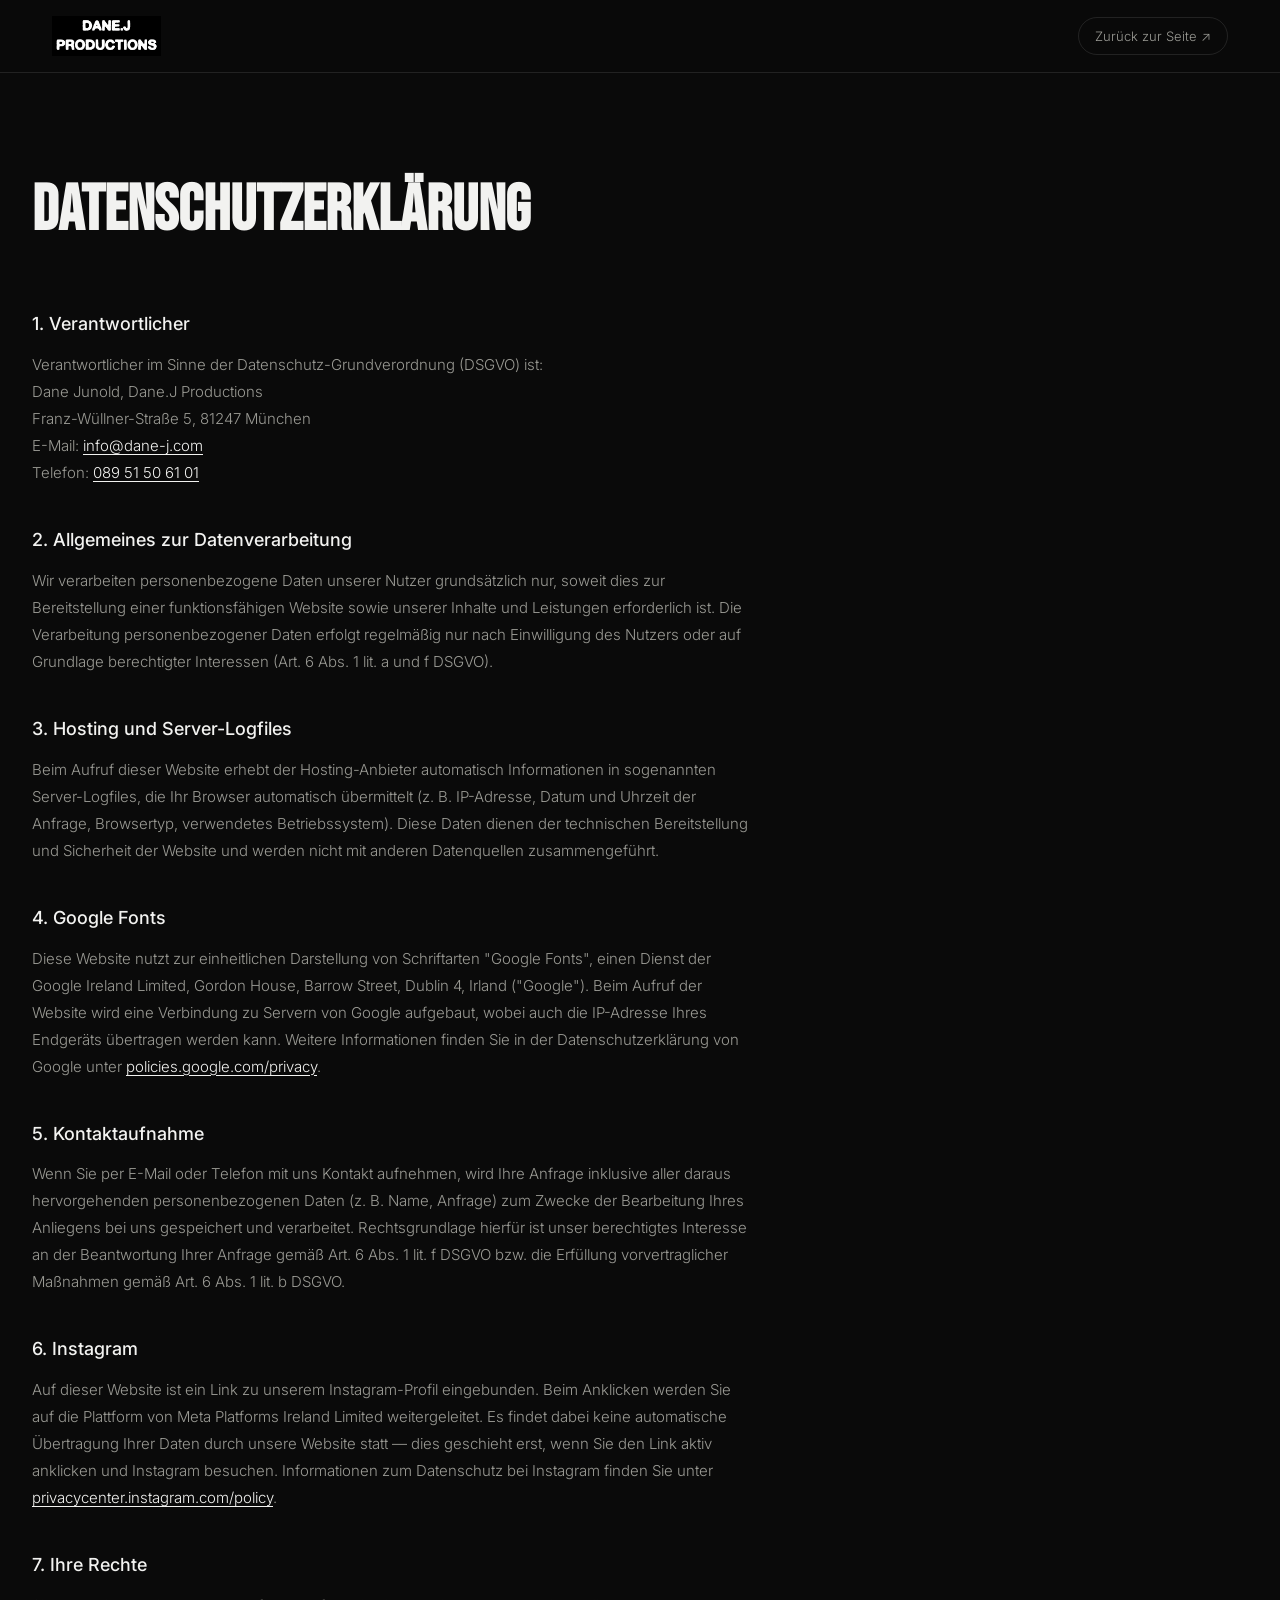
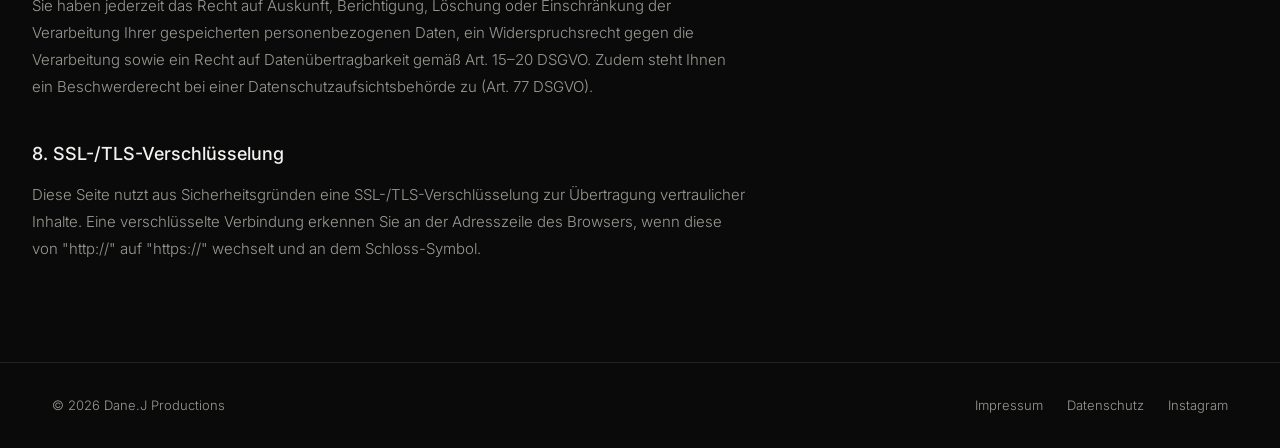
==== datenschutz.html @ edb2c1a0 "Initial commit: Dane.J Productions portfolio website" ====
<!DOCTYPE html>
<html lang="de">
<head>
<meta charset="UTF-8">
<meta name="viewport" content="width=device-width, initial-scale=1.0">
<title>Datenschutz — Dane.J Productions</title>
<link href="https://fonts.googleapis.com/css2?family=Bebas+Neue&family=Inter:wght@300;400;500;600&display=swap" rel="stylesheet">
<link rel="stylesheet" href="css/style.css">
<link rel="stylesheet" href="css/legal.css">
</head>
<body>

<header class="site-header scrolled">
  <div class="header-inner">
    <a href="index.html" class="logo"><img src="images/logo.png" alt="Dane.J Productions"></a>
    <a href="index.html" class="header-social">Zurück zur Seite ↗</a>
  </div>
</header>

<main class="legal">
  <div class="container">
    <h1>Datenschutzerklärung</h1>

    <h2>1. Verantwortlicher</h2>
    <p>
      Verantwortlicher im Sinne der Datenschutz-Grundverordnung (DSGVO) ist:<br>
      Dane Junold, Dane.J Productions<br>
      Franz-Wüllner-Straße 5, 81247 München<br>
      E-Mail: <a href="mailto:info@dane-j.com">info@dane-j.com</a><br>
      Telefon: <a href="tel:+498951506101">089 51 50 61 01</a>
    </p>

    <h2>2. Allgemeines zur Datenverarbeitung</h2>
    <p>
      Wir verarbeiten personenbezogene Daten unserer Nutzer grundsätzlich nur,
      soweit dies zur Bereitstellung einer funktionsfähigen Website sowie
      unserer Inhalte und Leistungen erforderlich ist. Die Verarbeitung
      personenbezogener Daten erfolgt regelmäßig nur nach Einwilligung des
      Nutzers oder auf Grundlage berechtigter Interessen (Art. 6 Abs. 1 lit. a
      und f DSGVO).
    </p>

    <h2>3. Hosting und Server-Logfiles</h2>
    <p>
      Beim Aufruf dieser Website erhebt der Hosting-Anbieter automatisch
      Informationen in sogenannten Server-Logfiles, die Ihr Browser
      automatisch übermittelt (z. B. IP-Adresse, Datum und Uhrzeit der
      Anfrage, Browsertyp, verwendetes Betriebssystem). Diese Daten dienen der
      technischen Bereitstellung und Sicherheit der Website und werden nicht
      mit anderen Datenquellen zusammengeführt.
    </p>

    <h2>4. Google Fonts</h2>
    <p>
      Diese Website nutzt zur einheitlichen Darstellung von Schriftarten
      "Google Fonts", einen Dienst der Google Ireland Limited, Gordon House,
      Barrow Street, Dublin 4, Irland ("Google"). Beim Aufruf der Website wird
      eine Verbindung zu Servern von Google aufgebaut, wobei auch die
      IP-Adresse Ihres Endgeräts übertragen werden kann. Weitere Informationen
      finden Sie in der Datenschutzerklärung von Google unter
      <a href="https://policies.google.com/privacy" target="_blank" rel="noopener">policies.google.com/privacy</a>.
    </p>

    <h2>5. Kontaktaufnahme</h2>
    <p>
      Wenn Sie per E-Mail oder Telefon mit uns Kontakt aufnehmen, wird Ihre
      Anfrage inklusive aller daraus hervorgehenden personenbezogenen Daten
      (z. B. Name, Anfrage) zum Zwecke der Bearbeitung Ihres Anliegens bei uns
      gespeichert und verarbeitet. Rechtsgrundlage hierfür ist unser
      berechtigtes Interesse an der Beantwortung Ihrer Anfrage gemäß Art. 6
      Abs. 1 lit. f DSGVO bzw. die Erfüllung vorvertraglicher Maßnahmen gemäß
      Art. 6 Abs. 1 lit. b DSGVO.
    </p>

    <h2>6. Instagram</h2>
    <p>
      Auf dieser Website ist ein Link zu unserem Instagram-Profil eingebunden.
      Beim Anklicken werden Sie auf die Plattform von Meta Platforms Ireland
      Limited weitergeleitet. Es findet dabei keine automatische Übertragung
      Ihrer Daten durch unsere Website statt — dies geschieht erst, wenn Sie
      den Link aktiv anklicken und Instagram besuchen. Informationen zum
      Datenschutz bei Instagram finden Sie unter
      <a href="https://privacycenter.instagram.com/policy" target="_blank" rel="noopener">privacycenter.instagram.com/policy</a>.
    </p>

    <h2>7. Ihre Rechte</h2>
    <p>
      Sie haben jederzeit das Recht auf Auskunft, Berichtigung, Löschung oder
      Einschränkung der Verarbeitung Ihrer gespeicherten personenbezogenen
      Daten, ein Widerspruchsrecht gegen die Verarbeitung sowie ein Recht auf
      Datenübertragbarkeit gemäß Art. 15–20 DSGVO. Zudem steht Ihnen ein
      Beschwerderecht bei einer Datenschutzaufsichtsbehörde zu (Art. 77 DSGVO).
    </p>

    <h2>8. SSL-/TLS-Verschlüsselung</h2>
    <p>
      Diese Seite nutzt aus Sicherheitsgründen eine SSL-/TLS-Verschlüsselung
      zur Übertragung vertraulicher Inhalte. Eine verschlüsselte Verbindung
      erkennen Sie an der Adresszeile des Browsers, wenn diese von "http://"
      auf "https://" wechselt und an dem Schloss-Symbol.
    </p>
  </div>
</main>

<footer class="site-footer">
  <div class="container footer-inner">
    <p>© <span id="year"></span> Dane.J Productions</p>
    <nav class="footer-nav">
      <a href="impressum.html">Impressum</a>
      <a href="datenschutz.html">Datenschutz</a>
      <a href="https://instagram.com/dane.jproductions" target="_blank" rel="noopener">Instagram</a>
    </nav>
  </div>
</footer>

<script>document.getElementById('year').textContent = new Date().getFullYear();</script>
</body>
</html>
---- css/style.css ----
/* ---------- Reset & Base ---------- */
* { margin: 0; padding: 0; box-sizing: border-box; }

:root {
  --bg: #0a0a0a;
  --bg-soft: #111111;
  --fg: #f2f2f0;
  --fg-muted: #9a9a94;
  --accent: #ff3b30;
  --border: rgba(255,255,255,0.1);
  --font-display: 'Bebas Neue', sans-serif;
  --font-body: 'Inter', sans-serif;
  --ease: cubic-bezier(0.16, 1, 0.3, 1);
}

html {
  scroll-behavior: smooth;
  overflow-x: hidden;
}

body {
  background: var(--bg);
  color: var(--fg);
  font-family: var(--font-body);
  font-weight: 300;
  line-height: 1.6;
  cursor: default;
}

img { display: block; max-width: 100%; }
a { color: inherit; text-decoration: none; }

.container {
  max-width: 1240px;
  margin: 0 auto;
  padding: 0 32px;
}

/* ---------- Reveal animation ---------- */
.reveal {
  opacity: 0;
  transform: translateY(28px);
  transition: opacity 0.9s var(--ease), transform 0.9s var(--ease);
}
.reveal.is-visible {
  opacity: 1;
  transform: translateY(0);
}

/* ---------- Header ---------- */
.site-header {
  position: fixed;
  top: 0; left: 0; right: 0;
  z-index: 100;
  padding: 24px 0;
  transition: background 0.4s var(--ease), padding 0.4s var(--ease), border-color 0.4s var(--ease);
  border-bottom: 1px solid transparent;
}
.site-header.scrolled {
  background: rgba(10,10,10,0.85);
  backdrop-filter: blur(10px);
  padding: 16px 0;
  border-bottom: 1px solid var(--border);
}
.header-inner {
  max-width: 1240px;
  margin: 0 auto;
  padding: 0 32px;
  display: flex;
  align-items: center;
  justify-content: space-between;
}
.logo { display: flex; align-items: center; }
.logo img {
  height: 40px;
  width: auto;
  display: block;
}

.main-nav { display: flex; gap: 36px; }
.nav-link {
  font-size: 14px;
  letter-spacing: 0.03em;
  color: var(--fg-muted);
  position: relative;
  transition: color 0.3s var(--ease);
}
.nav-link::after {
  content: '';
  position: absolute;
  left: 0; bottom: -4px;
  width: 0; height: 1px;
  background: var(--fg);
  transition: width 0.3s var(--ease);
}
.nav-link:hover { color: var(--fg); }
.nav-link:hover::after { width: 100%; }

.header-social {
  font-size: 13px;
  color: var(--fg-muted);
  border: 1px solid var(--border);
  padding: 8px 16px;
  border-radius: 999px;
  transition: all 0.3s var(--ease);
}
.header-social:hover {
  color: var(--bg);
  background: var(--fg);
  border-color: var(--fg);
}

.nav-toggle {
  display: none;
  flex-direction: column;
  align-items: center;
  justify-content: center;
  gap: 5px;
  min-width: 44px;
  min-height: 44px;
  background: none;
  border: none;
  cursor: pointer;
  padding: 8px;
}
.nav-toggle span {
  width: 22px; height: 1.5px;
  background: var(--fg);
  transition: transform 0.3s var(--ease), opacity 0.3s var(--ease);
}

.nav-link--mobile-only { display: none; }

/* ---------- Hero ---------- */
.hero {
  position: relative;
  height: 100vh;
  min-height: 640px;
  display: flex;
  align-items: flex-end;
  overflow: hidden;
}
.hero-media {
  position: absolute;
  inset: 0;
}
.hero-media img {
  width: 100%; height: 100%;
  object-fit: cover;
  transform: scale(1.08);
  animation: heroZoom 18s var(--ease) forwards;
}
@keyframes heroZoom {
  to { transform: scale(1); }
}
.hero-overlay {
  position: absolute;
  inset: 0;
  background: linear-gradient(180deg, rgba(10,10,10,0.35) 0%, rgba(10,10,10,0.35) 40%, rgba(10,10,10,0.95) 100%);
}
.hero-curtain {
  position: absolute;
  inset: 0;
  z-index: 3;
  background: var(--bg);
  pointer-events: none;
  animation: curtainOut 1.1s var(--ease) 0.2s forwards;
}
@keyframes curtainOut {
  to { opacity: 0; visibility: hidden; }
}
.hero-content {
  position: relative;
  z-index: 2;
  padding: 0 32px 96px;
  max-width: 1240px;
  margin: 0 auto;
  width: 100%;
}
.hero-eyebrow {
  font-size: 13px;
  letter-spacing: 0.2em;
  text-transform: uppercase;
  color: var(--accent);
  margin-bottom: 20px;
  opacity: 0;
  transform: translateY(16px);
  animation: heroFadeUp 0.8s var(--ease) 0.55s forwards;
}
@keyframes heroFadeUp {
  to { opacity: 1; transform: translateY(0); }
}
.hero-title {
  font-family: var(--font-display);
  font-size: clamp(56px, 12vw, 160px);
  line-height: 0.92;
  letter-spacing: 1px;
}
.hero-title .line-mask {
  display: block;
  overflow: hidden;
}
.hero-title .line-inner {
  display: block;
  transform: translateY(115%);
  animation: lineUp 0.85s cubic-bezier(0.16, 1, 0.3, 1) forwards;
}
.hero-title .line-mask:nth-child(1) .line-inner { animation-delay: 0.6s; }
.hero-title .line-mask:nth-child(2) .line-inner { animation-delay: 0.75s; }
.hero-title .line-mask:nth-child(3) .line-inner { animation-delay: 0.9s; }
@keyframes lineUp {
  to { transform: translateY(0); }
}
.hero-sub {
  margin-top: 24px;
  max-width: 460px;
  font-size: 16px;
  color: var(--fg-muted);
  opacity: 0;
  transform: translateY(16px);
  animation: heroFadeUp 0.8s var(--ease) 1.15s forwards;
}

.scroll-cue {
  position: absolute;
  right: 32px;
  bottom: 40px;
  z-index: 2;
  display: flex;
  align-items: center;
  gap: 12px;
  color: var(--fg-muted);
  font-size: 12px;
  letter-spacing: 0.15em;
  text-transform: uppercase;
  writing-mode: vertical-rl;
  opacity: 0;
  animation: heroFadeUp 0.8s var(--ease) 1.6s forwards;
}
.scroll-cue i {
  width: 1px;
  height: 48px;
  background: var(--fg-muted);
  position: relative;
  overflow: hidden;
}
.scroll-cue i::after {
  content: '';
  position: absolute;
  top: -100%; left: 0;
  width: 100%; height: 100%;
  background: var(--fg);
  animation: scrollLine 2s ease-in-out infinite;
}
@keyframes scrollLine {
  0% { top: -100%; }
  60% { top: 100%; }
  100% { top: 100%; }
}

/* ---------- Intro ---------- */
.intro {
  padding: 140px 0;
  border-bottom: 1px solid var(--border);
}
.intro-text {
  font-size: clamp(22px, 3.2vw, 34px);
  font-weight: 300;
  line-height: 1.5;
  max-width: 920px;
  color: var(--fg-muted);
}
.intro-text strong { color: var(--fg); font-weight: 500; }

/* ---------- Section head ---------- */
.section-head {
  display: flex;
  align-items: baseline;
  gap: 20px;
  margin-bottom: 56px;
}
.section-num {
  font-family: var(--font-display);
  font-size: 18px;
  color: var(--accent);
  letter-spacing: 0.1em;
}
.section-head h2, .about-content h2, .contact h2 {
  font-family: var(--font-display);
  font-size: clamp(40px, 6vw, 72px);
  letter-spacing: 0.5px;
}

/* ---------- Work / Gallery ---------- */
.work { padding: 140px 0; }

.filters {
  display: flex;
  gap: 12px;
  margin-bottom: 48px;
  flex-wrap: wrap;
}
.filter-btn {
  background: none;
  border: 1px solid var(--border);
  color: var(--fg-muted);
  font-family: var(--font-body);
  font-size: 13px;
  letter-spacing: 0.03em;
  padding: 10px 22px;
  border-radius: 999px;
  cursor: pointer;
  transition: all 0.3s var(--ease);
}
.filter-btn:hover { color: var(--fg); border-color: var(--fg); }
.filter-btn.active {
  background: var(--accent);
  border-color: var(--accent);
  color: #0a0a0a;
  font-weight: 500;
}

.gallery {
  display: grid;
  grid-template-columns: repeat(3, 1fr);
  gap: 8px;
}
.gallery-item {
  position: relative;
  overflow: hidden;
  aspect-ratio: 4/5;
  cursor: pointer;
  background: var(--bg-soft);
  transition: opacity 0.4s var(--ease), transform 0.4s var(--ease);
}
.gallery-item.is-hidden {
  display: none;
}
.gallery-item img {
  width: 100%; height: 100%;
  object-fit: cover;
  transition: transform 0.7s var(--ease);
}
.gallery-item:hover img {
  transform: scale(1.06);
}
.gallery-item figcaption {
  position: absolute;
  left: 0; right: 0; bottom: 0;
  padding: 20px;
  background: linear-gradient(0deg, rgba(0,0,0,0.7), transparent);
  opacity: 0;
  transform: translateY(10px);
  transition: opacity 0.4s var(--ease), transform 0.4s var(--ease);
}
.gallery-item:hover figcaption {
  opacity: 1;
  transform: translateY(0);
}
.gallery-item figcaption span {
  font-size: 12px;
  letter-spacing: 0.15em;
  text-transform: uppercase;
  color: var(--fg);
}

/* ---------- About ---------- */
.about { padding: 140px 0; }
.about-grid {
  display: grid;
  grid-template-columns: 0.9fr 1.1fr;
  gap: 80px;
  align-items: center;
}
.about-media {
  aspect-ratio: 4/5;
  overflow: hidden;
}
.about-media img {
  width: 100%; height: 100%;
  object-fit: cover;
}
.about-content p {
  color: var(--fg-muted);
  font-size: 17px;
  max-width: 480px;
  margin-top: 22px;
}
.about-content .section-num { display: block; margin-bottom: 12px; }
.about-content h2 { margin-bottom: 8px; }

.btn {
  display: inline-block;
  margin-top: 40px;
  padding: 16px 34px;
  border: 1px solid var(--fg);
  border-radius: 999px;
  font-size: 14px;
  letter-spacing: 0.05em;
  transition: all 0.35s var(--ease);
}
.btn:hover {
  background: var(--accent);
  border-color: var(--accent);
  color: #0a0a0a;
}

/* ---------- Contact ---------- */
.contact {
  padding: 160px 0 140px;
  text-align: left;
  border-top: 1px solid var(--border);
}
.contact .section-num { display: block; margin-bottom: 20px; }
.contact h2 { margin-bottom: 48px; }
.contact-email {
  display: inline-block;
  font-family: var(--font-display);
  font-size: clamp(32px, 6vw, 56px);
  border-bottom: 2px solid var(--accent);
  padding-bottom: 6px;
  transition: color 0.3s var(--ease), border-color 0.3s var(--ease);
}
.contact-email:hover { color: var(--accent); }
.contact-details {
  display: flex;
  gap: 32px;
  flex-wrap: wrap;
  margin-top: 40px;
  color: var(--fg-muted);
  font-size: 14px;
}
.contact-details a { transition: color 0.3s var(--ease); }
.contact-details a:hover { color: var(--fg); }

/* ---------- Footer ---------- */
.site-footer {
  padding: 32px 0;
  border-top: 1px solid var(--border);
}
.footer-inner {
  display: flex;
  justify-content: space-between;
  align-items: center;
  flex-wrap: wrap;
  gap: 16px;
  font-size: 13px;
  color: var(--fg-muted);
}
.footer-nav { display: flex; gap: 24px; }
.footer-nav a { transition: color 0.3s var(--ease); }
.footer-nav a:hover { color: var(--fg); }

/* ---------- Lightbox ---------- */
.lightbox {
  position: fixed;
  inset: 0;
  background: rgba(6,6,6,0.96);
  display: flex;
  align-items: center;
  justify-content: center;
  z-index: 200;
  opacity: 0;
  visibility: hidden;
  transition: opacity 0.35s var(--ease);
  padding: 40px;
}
.lightbox.is-open { opacity: 1; visibility: visible; }
.lightbox img {
  max-width: 90vw;
  max-height: 88vh;
  object-fit: contain;
  box-shadow: 0 30px 80px rgba(0,0,0,0.6);
}
.lightbox-close {
  position: absolute;
  top: 16px; right: 20px;
  min-width: 44px;
  min-height: 44px;
  background: none;
  border: none;
  color: var(--fg);
  font-size: 36px;
  line-height: 1;
  cursor: pointer;
  font-weight: 300;
}

/* ---------- Cursor dot (desktop only) ---------- */
.cursor-dot {
  position: fixed;
  top: 0; left: 0;
  width: 8px; height: 8px;
  border-radius: 50%;
  background: var(--accent);
  pointer-events: none;
  z-index: 300;
  transform: translate(-50%, -50%);
  transition: transform 0.15s ease, opacity 0.3s ease;
  opacity: 0;
  display: none;
}
@media (hover: hover) and (pointer: fine) {
  .cursor-dot { display: block; }
}

/* ---------- Responsive ---------- */
@media (max-width: 900px) {
  .about-grid { grid-template-columns: 1fr; gap: 40px; }
  .gallery { grid-template-columns: repeat(2, 1fr); }
}

@media (max-width: 720px) {
  .main-nav, .header-social { display: none; }
  .nav-toggle { display: flex; }

  .main-nav.is-open {
    display: flex;
    flex-direction: column;
    position: fixed;
    top: 0; right: 0;
    height: 100vh;
    width: 78vw;
    max-width: 320px;
    background: var(--bg-soft);
    padding: 120px 40px;
    gap: 28px;
    border-left: 1px solid var(--border);
  }
  .main-nav.is-open .nav-link { font-size: 20px; }
  .main-nav.is-open .nav-link--mobile-only {
    display: block;
    margin-top: 12px;
    padding-top: 20px;
    border-top: 1px solid var(--border);
    font-size: 15px;
    color: var(--fg-muted);
  }

  .hero-content { padding-bottom: 64px; }
  .scroll-cue { display: none; }
  .intro, .work, .about, .contact { padding: 90px 0; }
  .gallery { grid-template-columns: repeat(2, 1fr); gap: 6px; }
  .contact-details { flex-direction: column; gap: 16px; }
}

@media (max-width: 480px) {
  .gallery { grid-template-columns: 1fr; }
  .container { padding: 0 22px; }
  .header-inner { padding: 0 22px; }
  .hero-content { padding-left: 22px; padding-right: 22px; }
  .hero-title { font-size: clamp(42px, 13vw, 160px); }
}
---- css/legal.css ----
.legal {
  padding: 160px 0 100px;
  max-width: 780px;
}
.legal .container { max-width: 780px; }
.legal h1 {
  font-family: var(--font-display);
  font-size: clamp(40px, 6vw, 64px);
  margin-bottom: 48px;
}
.legal h2 {
  font-family: var(--font-body);
  font-weight: 500;
  font-size: 18px;
  margin-top: 40px;
  margin-bottom: 12px;
  color: var(--fg);
}
.legal p {
  color: var(--fg-muted);
  font-size: 15px;
  line-height: 1.8;
}
.legal a { color: var(--fg); text-decoration: underline; text-underline-offset: 3px; }
.legal a:hover { color: var(--accent); }
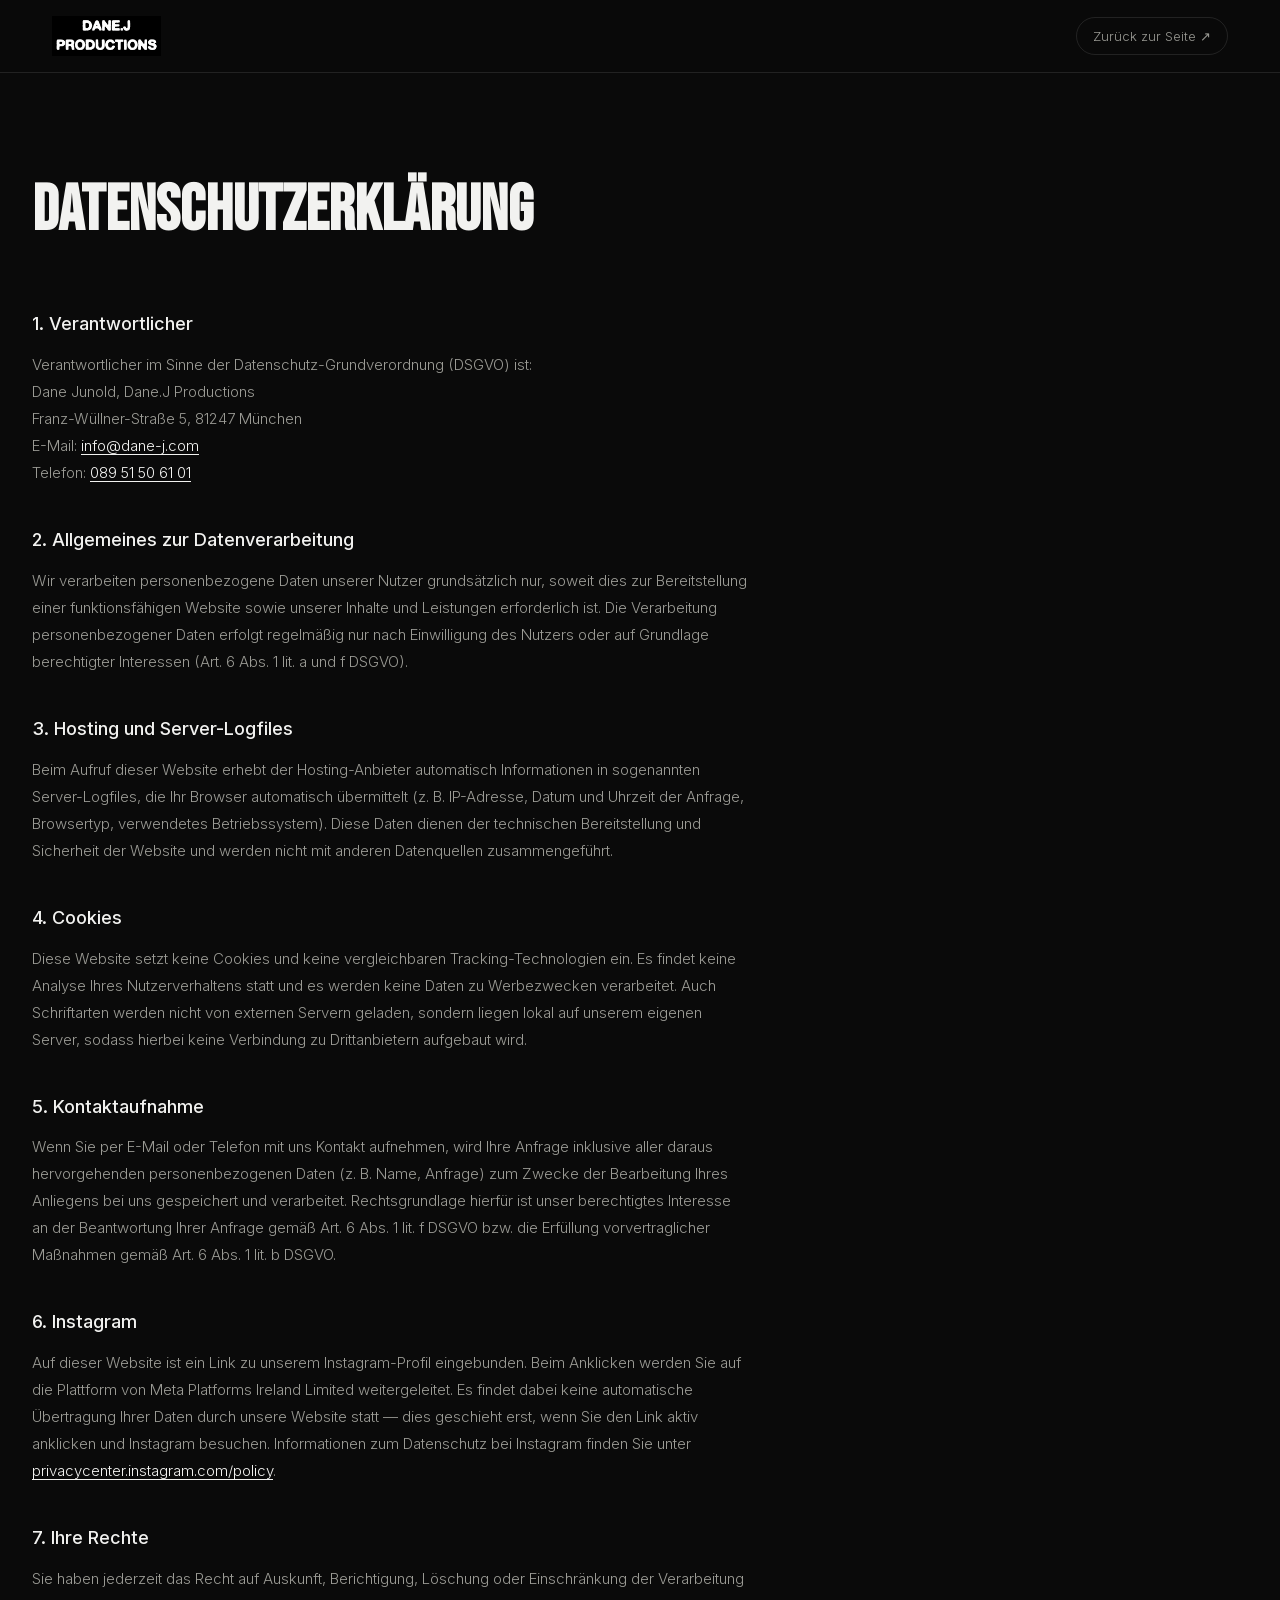
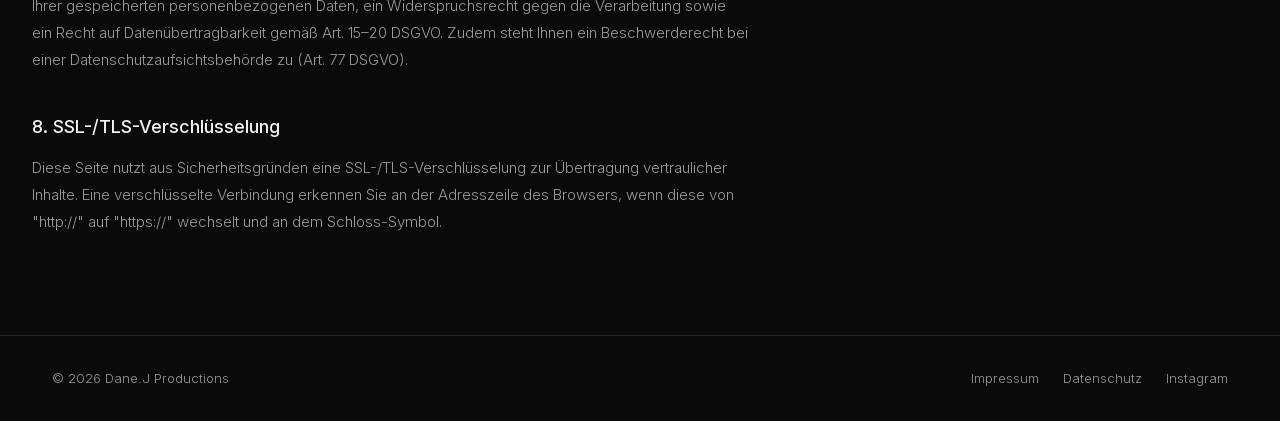
==== commit cf61a7c9: "Self-host fonts (remove Google Fonts dependency), add hero intro animation, logo, real photos, and c" ====
--- a/datenschutz.html
+++ b/datenschutz.html
@@ -4,7 +4,6 @@
 <meta charset="UTF-8">
 <meta name="viewport" content="width=device-width, initial-scale=1.0">
 <title>Datenschutz — Dane.J Productions</title>
-<link href="https://fonts.googleapis.com/css2?family=Bebas+Neue&family=Inter:wght@300;400;500;600&display=swap" rel="stylesheet">
 <link rel="stylesheet" href="css/style.css">
 <link rel="stylesheet" href="css/legal.css">
 </head>
@@ -50,15 +49,14 @@
       mit anderen Datenquellen zusammengeführt.
     </p>
 
-    <h2>4. Google Fonts</h2>
+    <h2>4. Cookies</h2>
     <p>
-      Diese Website nutzt zur einheitlichen Darstellung von Schriftarten
-      "Google Fonts", einen Dienst der Google Ireland Limited, Gordon House,
-      Barrow Street, Dublin 4, Irland ("Google"). Beim Aufruf der Website wird
-      eine Verbindung zu Servern von Google aufgebaut, wobei auch die
-      IP-Adresse Ihres Endgeräts übertragen werden kann. Weitere Informationen
-      finden Sie in der Datenschutzerklärung von Google unter
-      <a href="https://policies.google.com/privacy" target="_blank" rel="noopener">policies.google.com/privacy</a>.
+      Diese Website setzt keine Cookies und keine vergleichbaren
+      Tracking-Technologien ein. Es findet keine Analyse Ihres Nutzerverhaltens
+      statt und es werden keine Daten zu Werbezwecken verarbeitet. Auch
+      Schriftarten werden nicht von externen Servern geladen, sondern liegen
+      lokal auf unserem eigenen Server, sodass hierbei keine Verbindung zu
+      Drittanbietern aufgebaut wird.
     </p>
 
     <h2>5. Kontaktaufnahme</h2>
--- a/css/style.css
+++ b/css/style.css
@@ -1,3 +1,40 @@
+/* ---------- Fonts (self-hosted, no external requests) ---------- */
+@font-face {
+  font-family: 'Bebas Neue';
+  font-style: normal;
+  font-weight: 400;
+  font-display: swap;
+  src: url('../fonts/bebas-neue-400.woff2') format('woff2');
+}
+@font-face {
+  font-family: 'Inter';
+  font-style: normal;
+  font-weight: 300;
+  font-display: swap;
+  src: url('../fonts/inter-var.woff2') format('woff2');
+}
+@font-face {
+  font-family: 'Inter';
+  font-style: normal;
+  font-weight: 400;
+  font-display: swap;
+  src: url('../fonts/inter-var.woff2') format('woff2');
+}
+@font-face {
+  font-family: 'Inter';
+  font-style: normal;
+  font-weight: 500;
+  font-display: swap;
+  src: url('../fonts/inter-var.woff2') format('woff2');
+}
+@font-face {
+  font-family: 'Inter';
+  font-style: normal;
+  font-weight: 600;
+  font-display: swap;
+  src: url('../fonts/inter-var.woff2') format('woff2');
+}
+
 /* ---------- Reset & Base ---------- */
 * { margin: 0; padding: 0; box-sizing: border-box; }
 
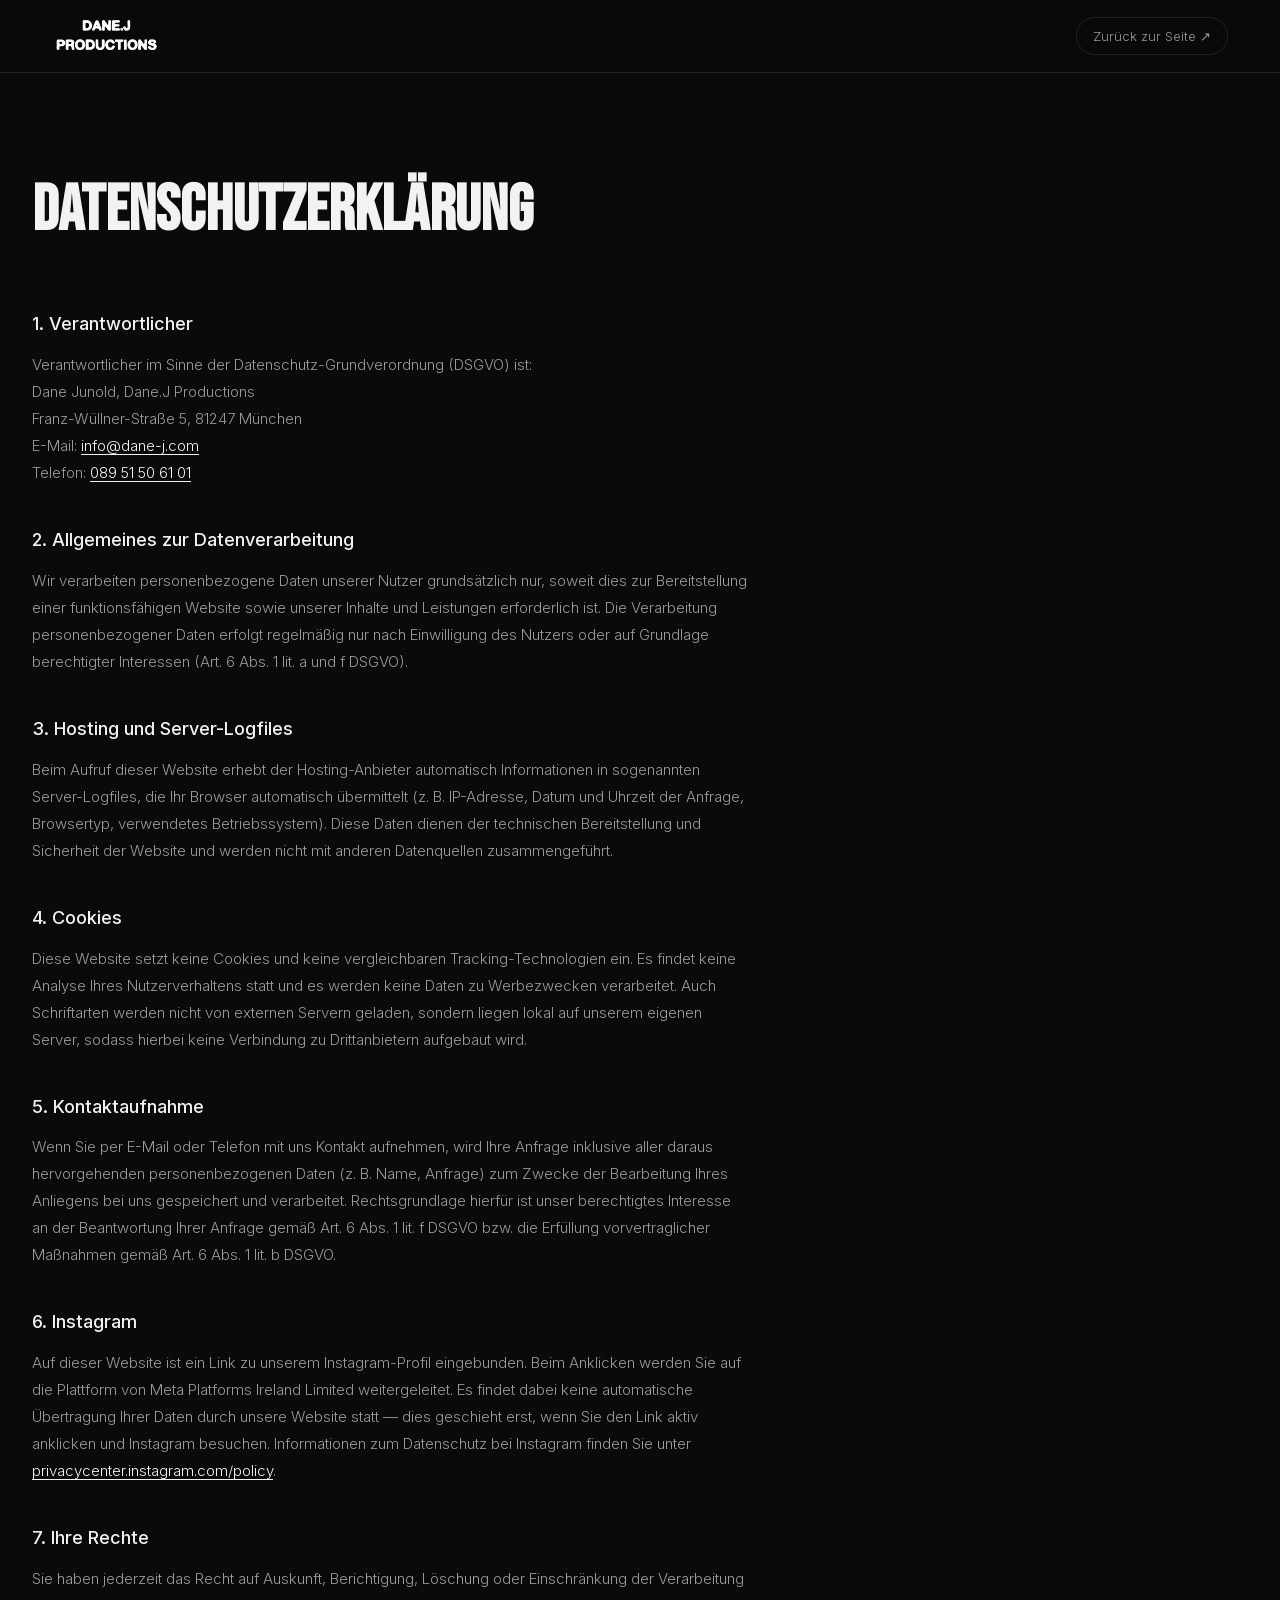
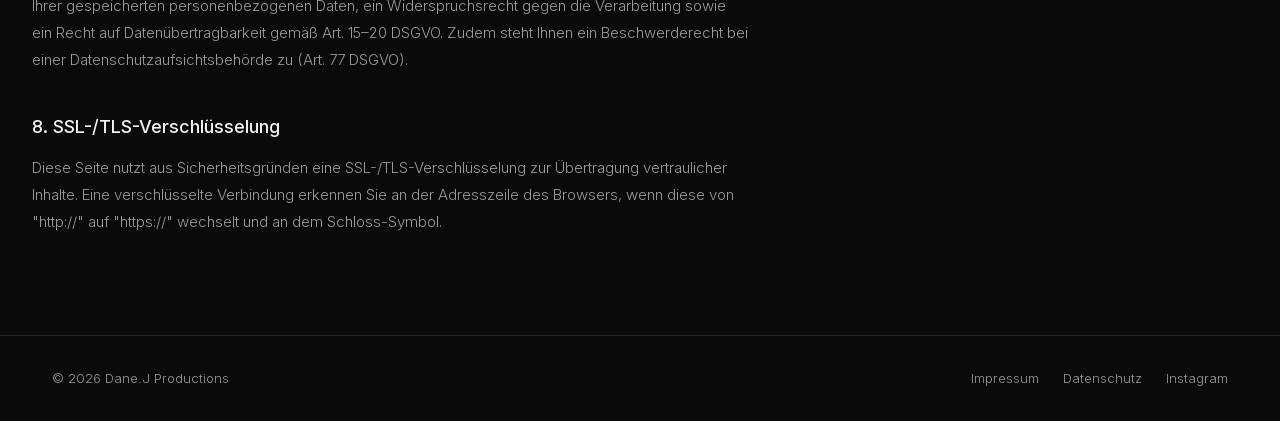
==== commit d4a16956: "SEO: add canonical tags, JSON-LD structured data, and descriptive image alt text" ====
--- a/datenschutz.html
+++ b/datenschutz.html
@@ -4,6 +4,10 @@
 <meta charset="UTF-8">
 <meta name="viewport" content="width=device-width, initial-scale=1.0">
 <title>Datenschutz — Dane.J Productions</title>
+<link rel="canonical" href="https://dane-j.com/datenschutz.html">
+<link rel="icon" type="image/png" sizes="32x32" href="images/favicon-32.png">
+<link rel="icon" type="image/png" sizes="16x16" href="images/favicon-16.png">
+<link rel="apple-touch-icon" sizes="180x180" href="images/apple-touch-icon.png">
 <link rel="stylesheet" href="css/style.css">
 <link rel="stylesheet" href="css/legal.css">
 </head>
--- a/css/style.css
+++ b/css/style.css
@@ -76,12 +76,34 @@
 /* ---------- Reveal animation ---------- */
 .reveal {
   opacity: 0;
-  transform: translateY(28px);
-  transition: opacity 0.9s var(--ease), transform 0.9s var(--ease);
+  transform: translateY(28px) scale(0.97);
+  transition: opacity 1s var(--ease), transform 1s var(--ease);
 }
 .reveal.is-visible {
   opacity: 1;
-  transform: translateY(0);
+  transform: translateY(0) scale(1);
+}
+
+/* ---------- Film grain overlay ---------- */
+.grain-overlay {
+  position: fixed;
+  inset: -50%;
+  width: 200%;
+  height: 200%;
+  z-index: 300;
+  pointer-events: none;
+  opacity: 0.05;
+  mix-blend-mode: overlay;
+  background-image: url("data:image/svg+xml,%3Csvg xmlns='http://www.w3.org/2000/svg' width='120' height='120'%3E%3Cfilter id='n'%3E%3CfeTurbulence type='fractalNoise' baseFrequency='0.85' numOctaves='2' stitchTiles='stitch'/%3E%3C/filter%3E%3Crect width='100%25' height='100%25' filter='url(%23n)'/%3E%3C/svg%3E");
+  animation: grainShift 1s steps(6) infinite;
+}
+@keyframes grainShift {
+  0% { transform: translate(0, 0); }
+  20% { transform: translate(-4%, 3%); }
+  40% { transform: translate(3%, -5%); }
+  60% { transform: translate(-5%, -3%); }
+  80% { transform: translate(4%, 4%); }
+  100% { transform: translate(0, 0); }
 }
 
 /* ---------- Header ---------- */
@@ -179,7 +201,11 @@
 }
 .hero-media {
   position: absolute;
-  inset: 0;
+  top: -120px;
+  left: 0;
+  right: 0;
+  height: calc(100% + 120px);
+  will-change: transform;
 }
 .hero-media img {
   width: 100%; height: 100%;
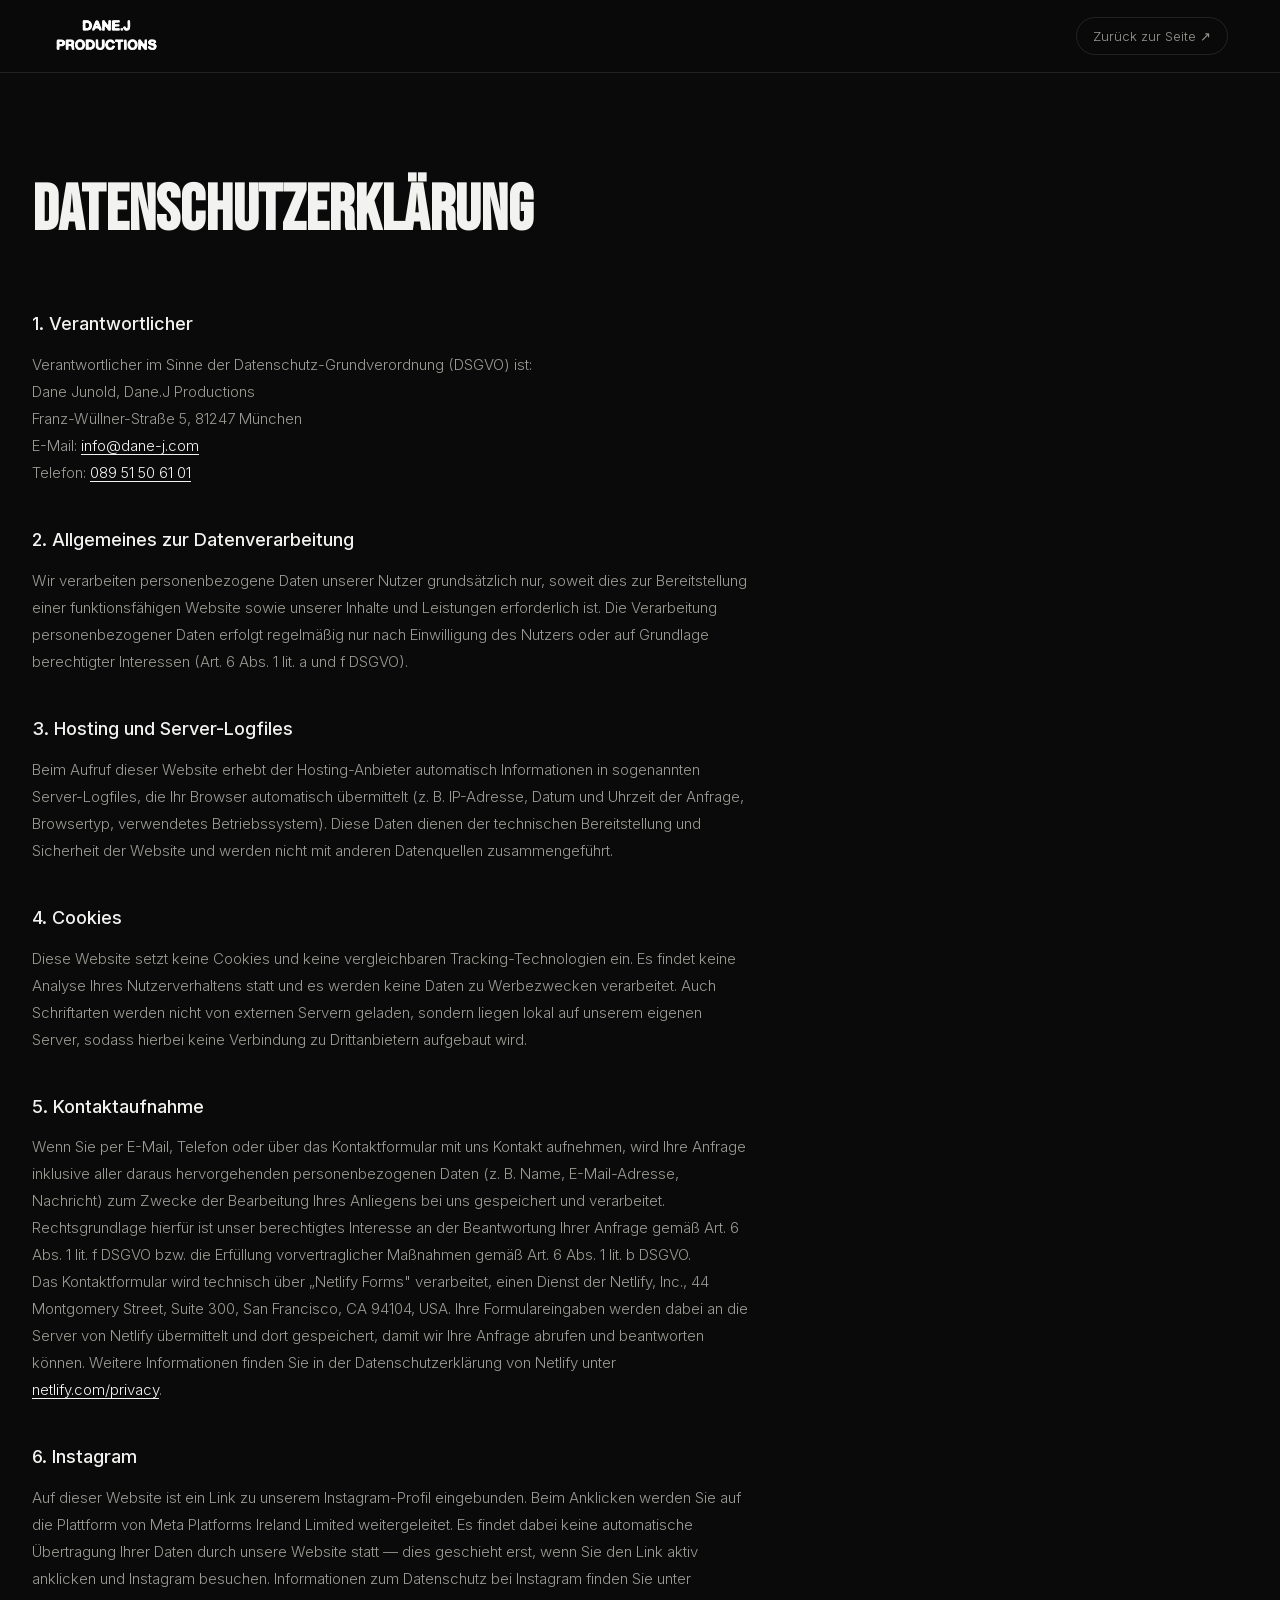
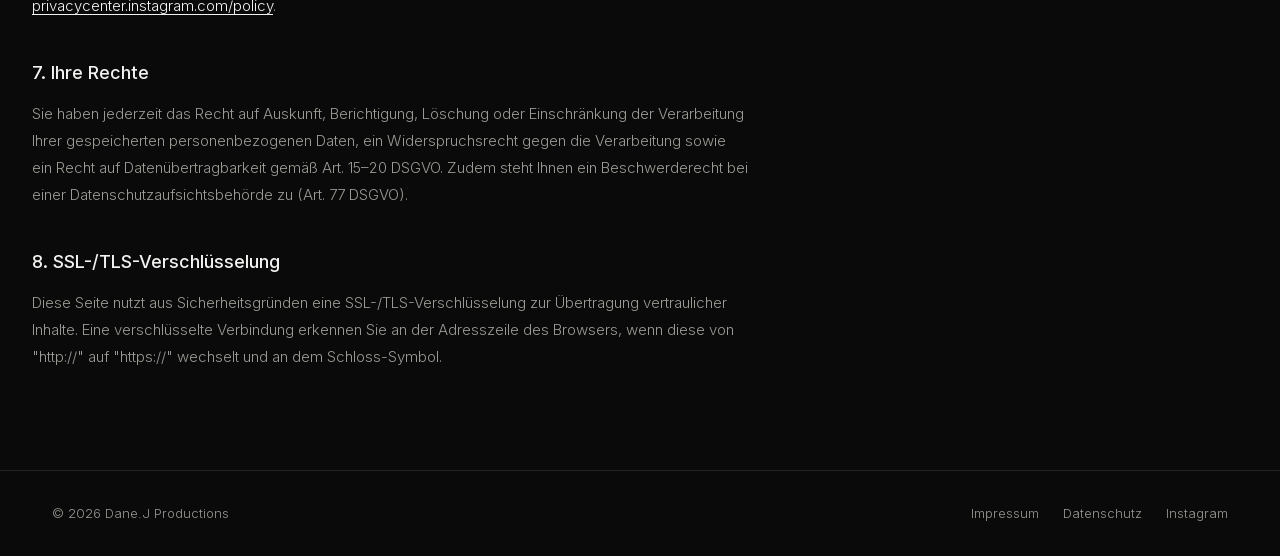
==== commit ae4a3f13: "Add contact form with Netlify Forms integration (AJAX submit, spam honeypot)" ====
--- a/datenschutz.html
+++ b/datenschutz.html
@@ -65,13 +65,23 @@
 
     <h2>5. Kontaktaufnahme</h2>
     <p>
-      Wenn Sie per E-Mail oder Telefon mit uns Kontakt aufnehmen, wird Ihre
-      Anfrage inklusive aller daraus hervorgehenden personenbezogenen Daten
-      (z. B. Name, Anfrage) zum Zwecke der Bearbeitung Ihres Anliegens bei uns
+      Wenn Sie per E-Mail, Telefon oder über das Kontaktformular mit uns
+      Kontakt aufnehmen, wird Ihre Anfrage inklusive aller daraus
+      hervorgehenden personenbezogenen Daten (z. B. Name, E-Mail-Adresse,
+      Nachricht) zum Zwecke der Bearbeitung Ihres Anliegens bei uns
       gespeichert und verarbeitet. Rechtsgrundlage hierfür ist unser
       berechtigtes Interesse an der Beantwortung Ihrer Anfrage gemäß Art. 6
       Abs. 1 lit. f DSGVO bzw. die Erfüllung vorvertraglicher Maßnahmen gemäß
       Art. 6 Abs. 1 lit. b DSGVO.
+    </p>
+    <p>
+      Das Kontaktformular wird technisch über „Netlify Forms" verarbeitet,
+      einen Dienst der Netlify, Inc., 44 Montgomery Street, Suite 300, San
+      Francisco, CA 94104, USA. Ihre Formulareingaben werden dabei an die
+      Server von Netlify übermittelt und dort gespeichert, damit wir Ihre
+      Anfrage abrufen und beantworten können. Weitere Informationen finden
+      Sie in der Datenschutzerklärung von Netlify unter
+      <a href="https://www.netlify.com/privacy/" target="_blank" rel="noopener">netlify.com/privacy</a>.
     </p>
 
     <h2>6. Instagram</h2>
--- a/css/style.css
+++ b/css/style.css
@@ -476,6 +476,74 @@
 }
 .contact .section-num { display: block; margin-bottom: 20px; }
 .contact h2 { margin-bottom: 48px; }
+
+.contact-form {
+  max-width: 560px;
+  margin-bottom: 64px;
+}
+.hidden-field {
+  position: absolute;
+  left: -9999px;
+  opacity: 0;
+  height: 0;
+  overflow: hidden;
+  pointer-events: none;
+}
+.form-row {
+  display: grid;
+  grid-template-columns: 1fr 1fr;
+  gap: 20px;
+}
+.form-field {
+  margin-bottom: 20px;
+}
+.form-field label {
+  display: block;
+  font-size: 12px;
+  letter-spacing: 0.1em;
+  text-transform: uppercase;
+  color: var(--fg-muted);
+  margin-bottom: 8px;
+}
+.form-field input,
+.form-field textarea {
+  width: 100%;
+  background: var(--bg-soft);
+  border: 1px solid var(--border);
+  border-radius: 8px;
+  padding: 14px 16px;
+  color: var(--fg);
+  font-family: var(--font-body);
+  font-size: 15px;
+  transition: border-color 0.3s var(--ease);
+}
+.form-field input:focus,
+.form-field textarea:focus {
+  outline: none;
+  border-color: var(--accent);
+}
+.form-field textarea { resize: vertical; }
+.contact-form .btn {
+  background: none;
+  cursor: pointer;
+  font-family: inherit;
+}
+.contact-form .btn:hover { cursor: pointer; }
+.form-status {
+  margin-top: 16px;
+  font-size: 14px;
+  color: var(--fg-muted);
+}
+.form-status.success { color: var(--accent); }
+.form-status.error { color: #ff6b6b; }
+
+.contact-alt-label {
+  font-size: 12px;
+  letter-spacing: 0.2em;
+  text-transform: uppercase;
+  color: var(--fg-muted);
+  margin-bottom: 20px;
+}
 .contact-email {
   display: inline-block;
   font-family: var(--font-display);
@@ -605,6 +673,7 @@
   .intro, .work, .about, .contact { padding: 90px 0; }
   .gallery { grid-template-columns: repeat(2, 1fr); gap: 6px; }
   .contact-details { flex-direction: column; gap: 16px; }
+  .form-row { grid-template-columns: 1fr; }
 }
 
 @media (max-width: 480px) {
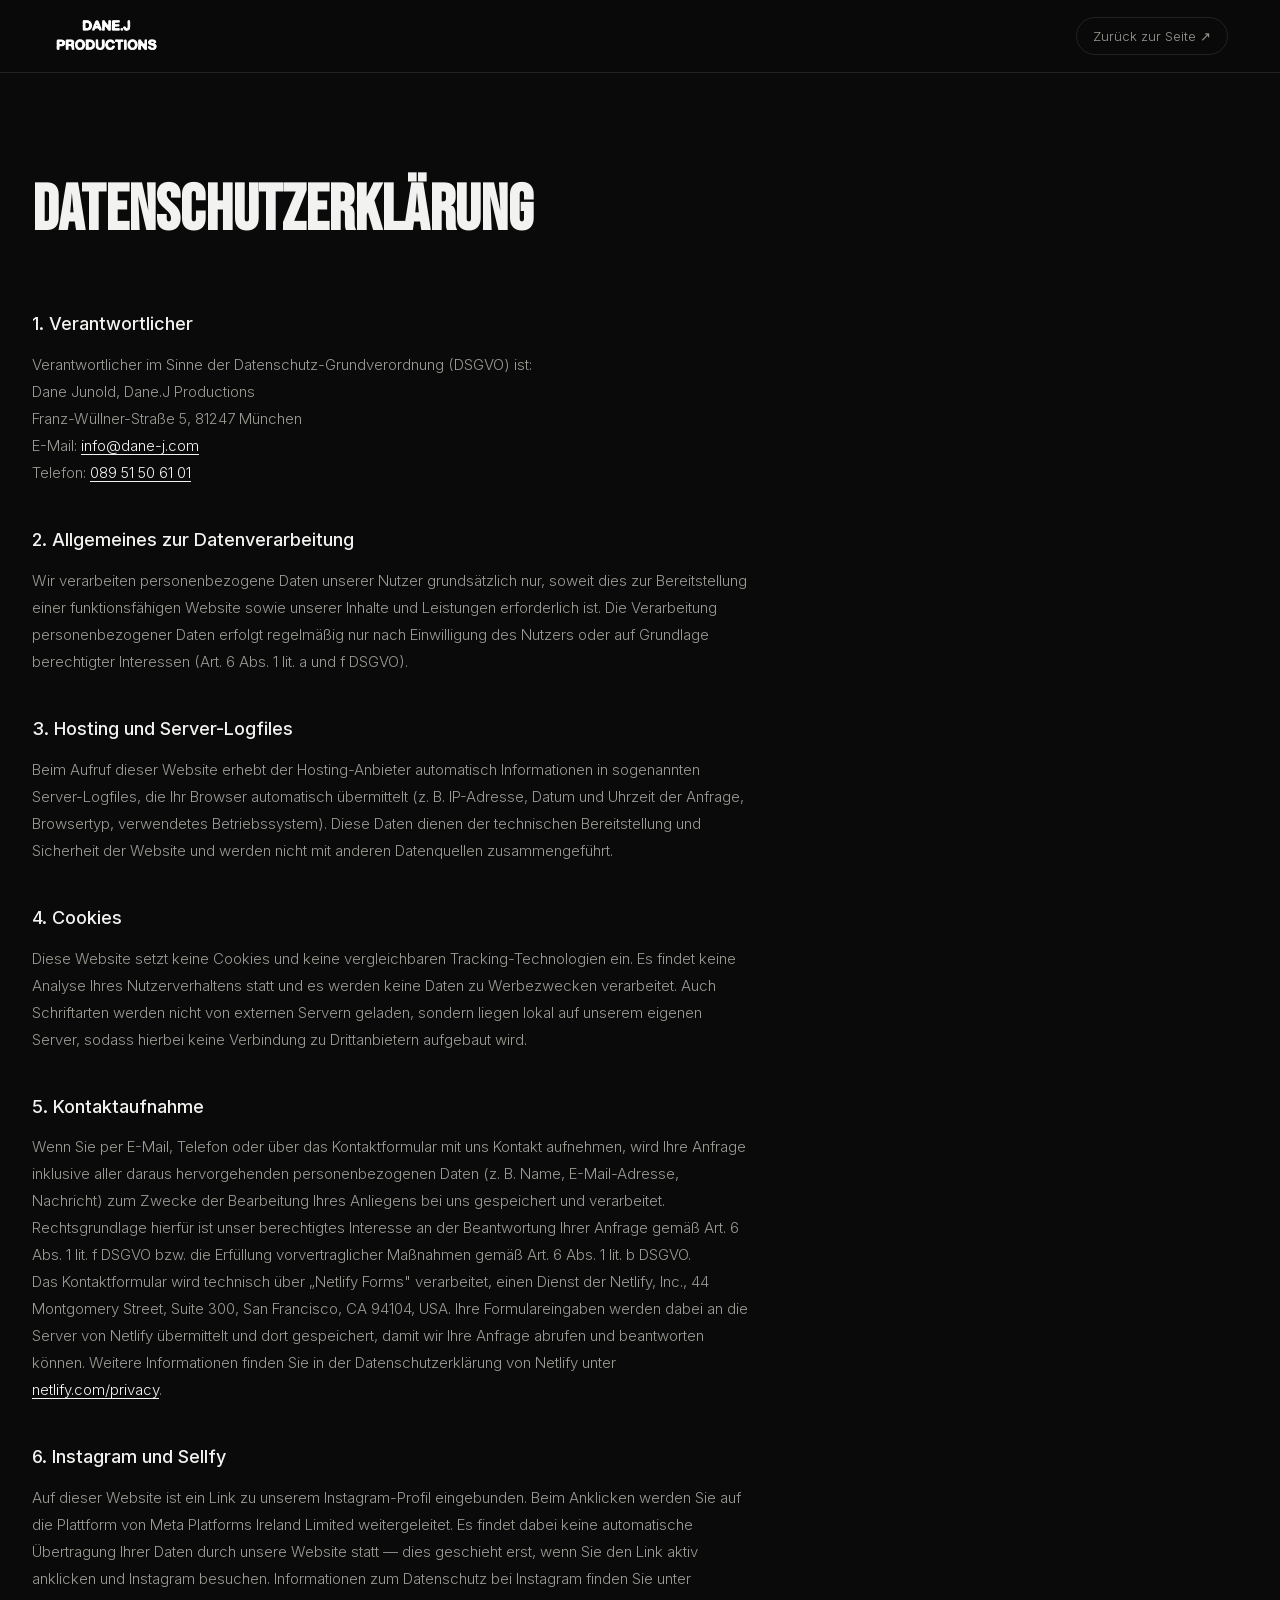
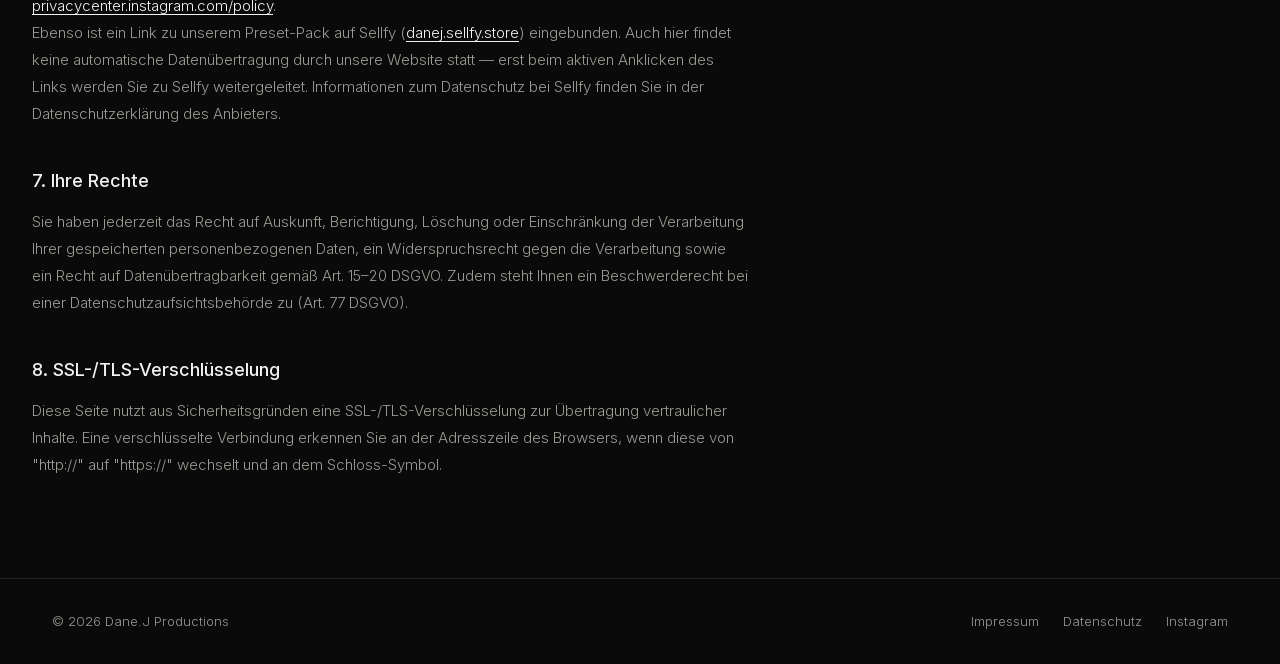
==== commit 6e5134ad: "Add Preset Pack nav link to Sellfy store, document it in Datenschutzerklärung Co-Authored-By: Claude" ====
--- a/datenschutz.html
+++ b/datenschutz.html
@@ -84,7 +84,7 @@
       <a href="https://www.netlify.com/privacy/" target="_blank" rel="noopener">netlify.com/privacy</a>.
     </p>
 
-    <h2>6. Instagram</h2>
+    <h2>6. Instagram und Sellfy</h2>
     <p>
       Auf dieser Website ist ein Link zu unserem Instagram-Profil eingebunden.
       Beim Anklicken werden Sie auf die Plattform von Meta Platforms Ireland
@@ -93,6 +93,14 @@
       den Link aktiv anklicken und Instagram besuchen. Informationen zum
       Datenschutz bei Instagram finden Sie unter
       <a href="https://privacycenter.instagram.com/policy" target="_blank" rel="noopener">privacycenter.instagram.com/policy</a>.
+    </p>
+    <p>
+      Ebenso ist ein Link zu unserem Preset-Pack auf Sellfy
+      (<a href="https://danej.sellfy.store" target="_blank" rel="noopener">danej.sellfy.store</a>)
+      eingebunden. Auch hier findet keine automatische Datenübertragung durch
+      unsere Website statt — erst beim aktiven Anklicken des Links werden Sie
+      zu Sellfy weitergeleitet. Informationen zum Datenschutz bei Sellfy
+      finden Sie in der Datenschutzerklärung des Anbieters.
     </p>
 
     <h2>7. Ihre Rechte</h2>
--- a/css/style.css
+++ b/css/style.css
@@ -462,6 +462,17 @@
   letter-spacing: 0.05em;
   transition: all 0.35s var(--ease);
 }
+.btn--submit {
+  background: var(--accent);
+  border-color: var(--accent);
+  color: #0a0a0a;
+  font-weight: 500;
+}
+.btn--submit:hover {
+  background: var(--fg);
+  border-color: var(--fg);
+  color: #0a0a0a;
+}
 .btn:hover {
   background: var(--accent);
   border-color: var(--accent);
@@ -475,7 +486,7 @@
   border-top: 1px solid var(--border);
 }
 .contact .section-num { display: block; margin-bottom: 20px; }
-.contact h2 { margin-bottom: 48px; }
+.contact h2 { margin-bottom: 48px; line-height: 0.95; }
 
 .contact-form {
   max-width: 560px;
@@ -524,11 +535,10 @@
 }
 .form-field textarea { resize: vertical; }
 .contact-form .btn {
-  background: none;
   cursor: pointer;
   font-family: inherit;
-}
-.contact-form .btn:hover { cursor: pointer; }
+  border: none;
+}
 .form-status {
   margin-top: 16px;
   font-size: 14px;
@@ -588,8 +598,10 @@
   inset: 0;
   background: rgba(6,6,6,0.96);
   display: flex;
+  flex-direction: column;
   align-items: center;
   justify-content: center;
+  gap: 18px;
   z-index: 200;
   opacity: 0;
   visibility: hidden;
@@ -599,9 +611,17 @@
 .lightbox.is-open { opacity: 1; visibility: visible; }
 .lightbox img {
   max-width: 90vw;
-  max-height: 88vh;
+  max-height: 82vh;
   object-fit: contain;
   box-shadow: 0 30px 80px rgba(0,0,0,0.6);
+}
+.lightbox-caption {
+  color: var(--fg);
+  font-family: var(--font-body);
+  font-size: 14px;
+  letter-spacing: 0.08em;
+  text-transform: uppercase;
+  text-align: center;
 }
 .lightbox-close {
   position: absolute;
